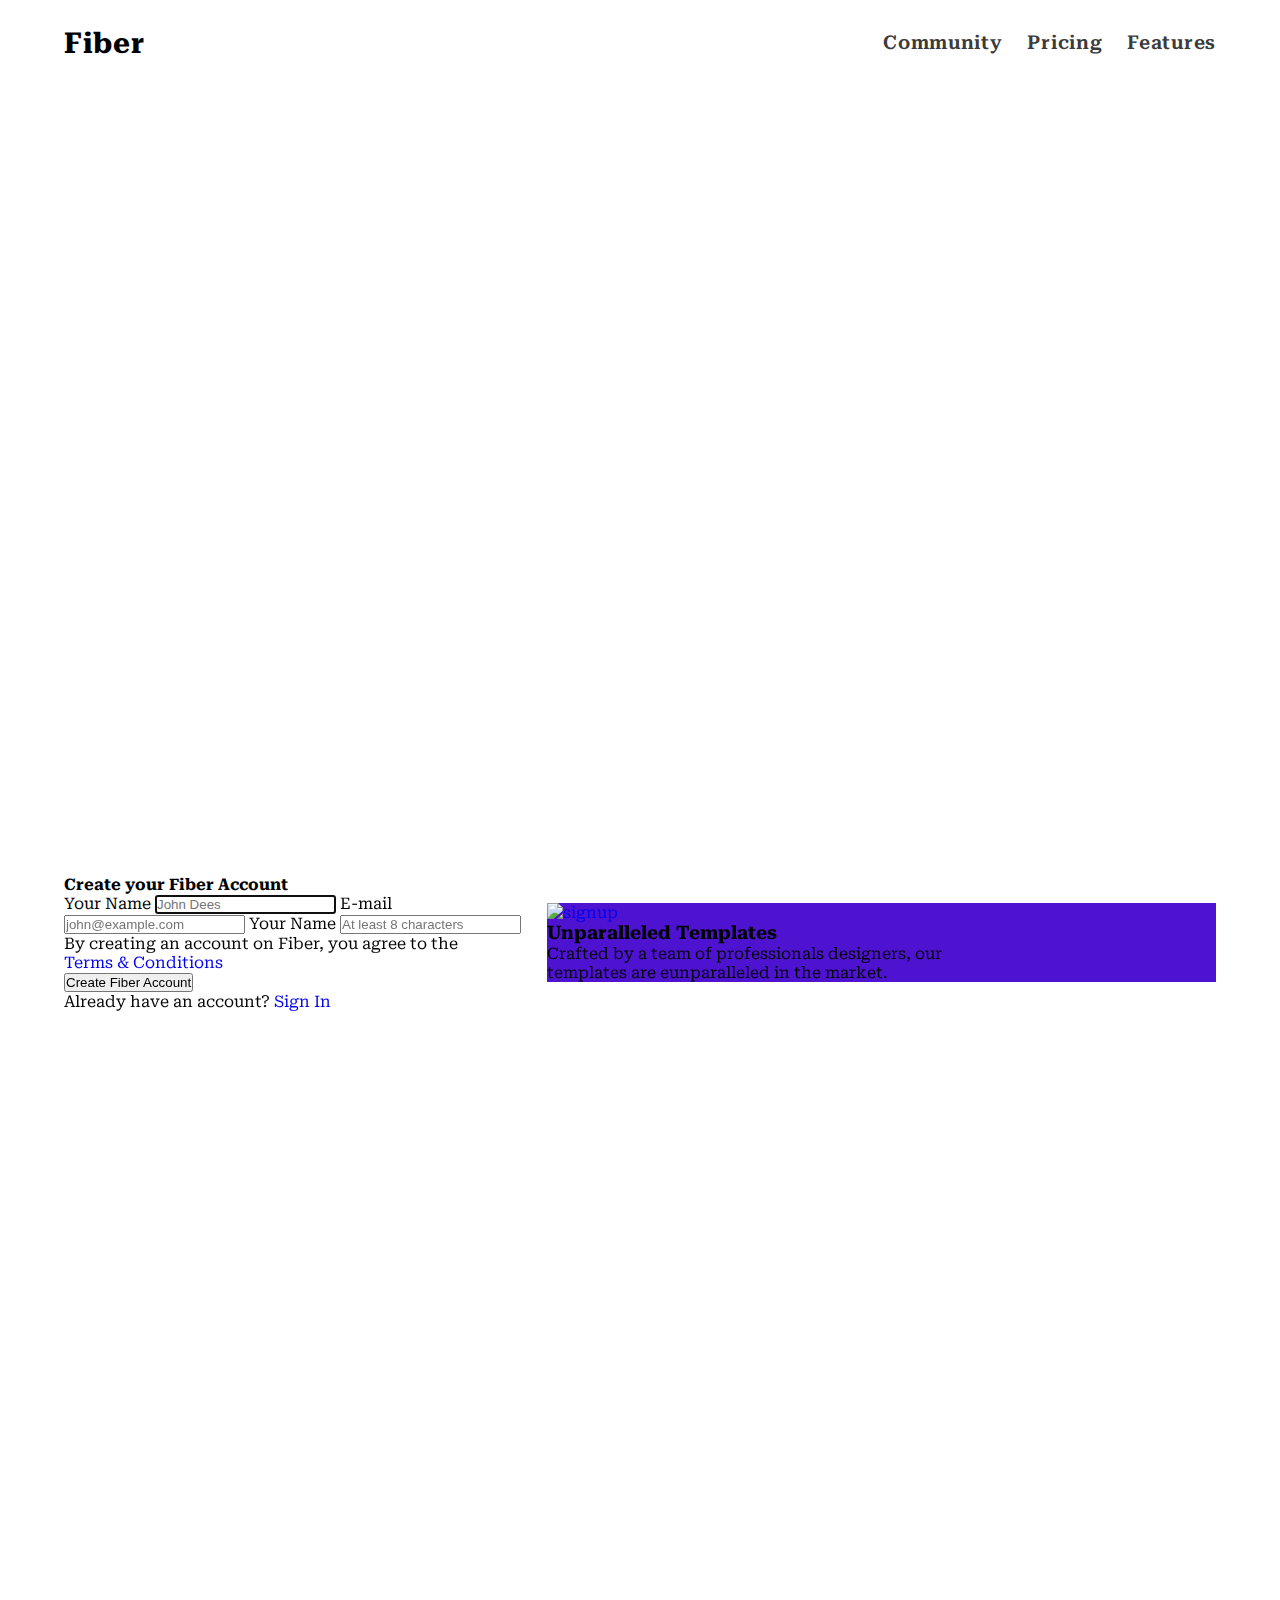
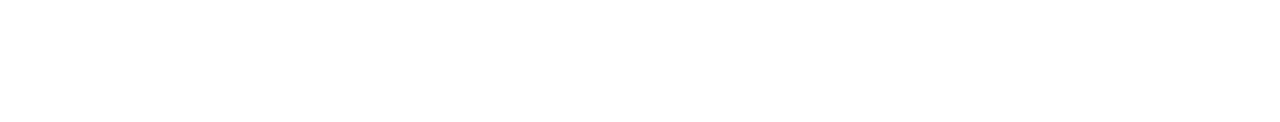
==== login.html @ 276e765f "Add a login components to project" ====
<!DOCTYPE html>
<html lang="en">
<head>
    <meta charset="UTF-8">
    <meta http-equiv="X-UA-Compatible" content="IE=edge">
    <meta name="viewport" content="width=device-width, initial-scale=1.0">
    <title>Fiber Landing Page</title>
    <link rel="stylesheet" href="Final/login.css">
    <link rel="stylesheet" href="Final/style.css">
    <link rel="stylesheet" href="HoverLibaray/hover.css">
    <link rel="stylesheet" href="https://unicons.iconscout.com/release/v4.0.0/css/line.css">

</head>
<body> 

         <!--Navbar Start-->
         <nav>
            <div class="navbar-section-container">
                <div class="navbar-header">
                    <a href="#" class="navbar-brand nav-header">Fiber</a>
                </div>
                <div class="navbar-links">
                    <ul>
                        <a href="#">
                            <li>Community</li>
                        </a>
                        <a href="#">
                            <li>Pricing</li>
                        </a>
                        <a href="#">
                           <li>Features</li>
                        </a>
                    </ul>
                </div>
            </div>
        </nav>
             <!--Navbar ENd-->

     <section>
         <div class="login-section">
              <h4>Create your Fiber Account</h4>
              <form action="D:\Vs code\HTML,CSS UI UX Projects\Dev Challenges\Fiber Landing Page\Fiber Starter Files\login.html"
               method="get">
                  <label for="Name">Your Name</label>
                  <input required autofocus type="text" placeholder="John Dees">

                  <label for="Name">E-mail</label>
                  <input required autofocus  type="text" placeholder="john@example.com">

                  <label for="Name">Your Name</label>
                  <input required autofocus  type="text" placeholder="At least 8 characters">
              </form>
              <p>By creating an account on Fiber, you agree to the <br><a href="index.html">Terms & Conditions</a></p>
              <div class="login-link">
                  <button type = "submit" autocomplete="submit" >Create Fiber Account</button>
              </div>
              <a href=""></a>
              <p>Already have an account?  <a href="#">Sign In</a> </p>
         </div>
         <div class="template-section">
             <a href="#"><img src="Assets/Sign Up Image.png" alt="signup"></a>
             <h3 class="text-center text-light">Unparalleled Templates</h3>
             <p>Crafted by a team of professionals designers, our <br> templates are 
               eunparalleled in the market.
            </p>
         </div>
     </section>
    
</body>
</html>
---- Final/login.css ----
@import url('https://fonts.googleapis.com/css2?family=Roboto+Serif:wght@100&display=swap');

@import url('https://fonts.googleapis.com/css2?family=Roboto+Serif:wght@100&family=Roboto+Slab:wght@200&display=swap');

:root{
    ---primary-color:#4E13D1;
}
html{
    scroll-behavior: smooth;
}
*{
    box-sizing: border-box;
    margin: 0;
    padding: 0;
    list-style-type: none;
    text-decoration: none;
}
body{
    height: 150vh;
    font-family: 'Roboto Serif', sans-serif;
    padding:2% 0;
    /* font-family: 'Roboto Slab', serif; */
}
section{
    display:flex;
    justify-content:center;
    align-items:center;
    align-content: center;
    flex-wrap: row wrap;
    gap:25px;
    flex-basis: 50%;
    flex-grow:2;

}
.template-section{
    width:100%;
    background-color:var(---primary-color);
}

a img input button {
    display:block;
}
.template-section a img {
    display: inline-block;
    width:500px;
    height:auto;
}
---- Final/style.css ----
@import url('https://fonts.googleapis.com/css2?family=Roboto+Serif:wght@100&display=swap');

@import url('https://fonts.googleapis.com/css2?family=Roboto+Serif:wght@100&family=Roboto+Slab:wght@200&display=swap');

:root{
    ---primary-color:#4E13D1;
}
html{
    scroll-behavior: smooth;
}
*{
    box-sizing: border-box;
    margin: 0;
    padding: 0;
    list-style-type: none;
    text-decoration: none;
}
body{
    height: 150vh;
    font-family: 'Roboto Serif', sans-serif;
    padding:2% 0;
    /* font-family: 'Roboto Slab', serif; */
}
.navbar-section-container{
    width:100%;
    display:flex;
    justify-content:space-between;
    align-items: center;
    flex-flow: wrap row;
    gap:20px;
    padding:0 5%;
}
main , section {
    padding:0 5%;
}
.navbar-section-container .navbar-links ul{
    display:flex;
    justify-content:space-evenly;
    align-items: center;
    gap:25px;
}
.navbar-section-container .navbar-register{
    display:flex;
    justify-content:space-evenly;
    align-items:center;
    gap:25px;
}
.navbar-section-container .navbar-register a {
    text-decoration: none;
}
.navbar-section-container .nav-header{
    color:#000;
    letter-spacing:.7px;
    align-items: center;
    font-size:1.8rem;
    font-weight: 700;
    transition: color .4s ease-in;
}
.navbar-section-container .nav-header:hover{
    color:rgb(12, 10, 10);
}
.navbar-section-container .navbar-links ul a {
    text-decoration: none;
    font-size:1.2rem;
    letter-spacing:.7px;
    color:rgb(59, 59, 59);
    font-weight: 600;
    transition:color .3s ease-in;
}
.navbar-section-container .navbar-links ul a:hover{
    color:rgb(104, 102, 102);
}
.navbar-section-container .navbar-register .sign-in {
    font-size:1.2rem !important;
    color:#000;
    font-weight: 600;
    transition:color .3s ease-in;
}
.navbar-section-container .navbar-register .sign-in:hover {
    color:rgb(73, 71, 71);
}
.navbar-section-container .navbar-register .sign-up {
    font-size:1.2rem !important;
    letter-spacing: .7px;
    color:#fff !important;
    background-color:var(---primary-color);
    font-weight:700;
    padding:8px 20px;
    border:none;
    border-radius: 4px;
    outline:none;
    transition:background-color .4s ease-in-out;
}
.navbar-section-container .navbar-register .sign-up:hover {
    background-color: #6d32eb;
    
}
main{
    display: flex;
    justify-content: space-between;
    align-items: center;
    flex-flow:wrap-reverse row;
    gap:20px;
    margin-top:2%;
}
.review-container{
    display: inline-block;
    margin:10px 0;
}
.review-container .uil {
    color:rgb(243, 145, 32);
    cursor: pointer;
    font-size:1.3rem;
    font-weight:800;
}
.review-container .uil:hover {
    color:rgb(250, 155, 46);
}
.review-container span {
    font-size:1.3rem;
    color:#333;
    font-weight: 700;
    padding:0 15px;
}
.main-header{
    display:block;
}
.main-header .portfolio-header{
    color:#000;
    letter-spacing:.7px;
    word-wrap: wrap;
    font-weight: 900;
}
.main-header p {
    word-spacing: 2px;
    font-size:1.3rem;
    font-weight: 800;
    color:rgb(119, 117, 117);
}
.main-btn-link-1{
    display:flex;
    flex-wrap: wrap row;
    column-gap:40px;
    align-items: center;
    margin:30px 0;
}
.main-btn-link-1 .trial {
    font-size:1.2rem !important;
    letter-spacing: .7px;
    color:#fff !important;
    background-color:var(---primary-color);
    font-weight:bold;
    padding:10px 20px;
    border:none;
    border-radius: 4px;
    outline:none;
    text-decoration: none;
    margin-right:55px;
    transition:background-color .4s ease-in-out;
}
.main-btn-link-1 .trial:hover {
    background-color: #6d32eb;
}
.main-btn-link-1 .trial:active {
    background-color: #915eff;
}
.main-btn-link-1 .example {
    font-size:1.2rem !important;
    letter-spacing:.7px;
    font-weight:900;
    text-decoration: none;
    color: #5c12fa;
    border-radius:3px;
    border-bottom: 2px solid #5c12fa;
    transition:color .4s ease-in-out;
}
.main-btn-link-1 .example:hover{
    color: #8d62f8;
    border-bottom: 2px solid #8d62f8;
}
.main-btn-link-2{
    display:flex;
    flex-wrap: wrap row;
    column-gap:40px;
    align-items: center;
    margin:40px 0;
}
.main-btn-link-2 a {
    text-decoration: none;
    font-size:1.1rem;
    color:#333;
    font-weight: 700;
}
.main-btn-link-1 a img {
    display:block;
}
.section-2 a img {
    display:block;
    width:510px;
    height:auto;
    cursor: pointer;
    position: relative;
    left:10%;
    transition:transform .3s .1s ease-in;
}
.section-2 a img:hover{
    transform: scale(1.1);
}
.section-container .section-item-1 a img {
    color:#5c12fa;
}
section {
    position: relative;
    top:8%;
    background-color:#fff;
    height:120%;
}
.section-heading-1 a{
    display:block;
    text-decoration: none;
    font-size:1.3rem;
    color:#4E13D1;
    font-weight: 700;
}
.section-heading-2 p {
    font-size:2.5rem;
    color:rgb(0, 0, 0);
    font-weight: 900;
    margin-top:15px;
    font-family: 'Roboto Slab', serif;
}
.section-container{
    position: relative;
    top:30px;
    display:flex;
    justify-content: space-between;
    align-items: center;
    flex-flow:row wrap;
    gap:30px;
    flex:2 1 400px;
}
.section-item-1 i {
    display:block;
    font-size:2.8rem;
    color:#4E13D1;
    cursor: pointer;
}
.section-item-2 i {
    display:block;
    font-size:2.8rem;
    color:#4E13D1;
    cursor: pointer;
}
.section-item-3 i {
    display:block;
    font-size:2.8rem;
    color:#4E13D1;
    cursor: pointer;
}
.section-item-1 strong {
    margin:4px 0;
    font-size:1.2rem;
    font-weight: 900;
    color:#000000;
    font-family: 'Roboto Slab', serif;
    letter-spacing:.5px;
    padding-bottom:5px;
}
.section-item-2 strong {
    margin:4px 0;
    font-size:1.2rem;
    font-weight: 900;
    color:#000000;
    font-family: 'Roboto Slab', serif;
    letter-spacing:.5px;
    padding-bottom:5px;
}
.section-item-3 strong {
    margin:4px 0;
    font-size:1.2rem;
    font-weight: 900;
    color:#000000;
    font-family: 'Roboto Slab', serif;
    letter-spacing:.5px;
    padding-bottom:5px;
}
.section-item-1 p {
    margin:15px 0;
    font-size:1rem;
    color:rgb(100, 100, 100);
    font-weight: 800;
    letter-spacing:.5px;
    word-wrap: wrap;
}
.section-item-2 p {
    margin:15px 0;
    font-size:1rem;
    color:rgb(100, 100, 100);
    font-weight: 800;
    letter-spacing:.5px;
    word-wrap: wrap;
}
.section-item-3 p {
    margin:15px 0;
    font-size:1rem;
    color:rgb(100, 100, 100);
    font-weight: 800;
    letter-spacing:.5px;
    word-wrap: wrap;
}
.sub-section-heading{
    margin-top:5%;
    position: relative;
    top:30%;
    display:flex;
    justify-content:space-around;
    align-items:center;
    flex-flow:row wrap;
    gap:30px;
    background-color:#4E13D1;
    width:100%;
    height:500px;
    border-radius:6px;
}
.sub-section-1 h3{
    color:#fff;
    font-weight: 800;
    margin-bottom:20px;

}
.sub-section-1 {
   padding:30px;
   flex:1;
}
.sub-section-1 p{
    color:#fff;
    font-weight: normal;
    letter-spacing:.5px;
    margin-bottom:25px;
}
.sub-section-1 a {
   text-decoration: none;
   margin-top:15px;
   font-size:1.3rem !important;
   color:#4E13D1;
   font-weight: 800;
   border:none;
   outline:none;
   display:inline-block;
   padding:12px 20px;
   background-color:#ffff;
   border-radius: 4px;
   transition:all .5s ease-in;
}
.sub-section-1 a:hover{
    color:#6118ff;
    background-color:rgb(226, 226, 226);
}
.main-btn-link-1 .trial:hover {
    background-color: #6d32eb;
}
.sub-section-2{
    padding:0 20px;
}
.sub-section-2 a img{
    display:block;
    width:550px;
    height:450px;
    border-radius:6px;
    padding:0 20px;
    margin-top:50px;
    transition:opacity .6s ease-in-out;
}
.sub-section-2 a img:hover {
    opacity: .9;
}
.user-section-container{
    position: relative;
    top:5%;
    padding:20px 0;
    display:flex;
    justify-content:space-between;
    align-items:center;
    gap:25px;
    flex-flow:row wrap;
    height:450px;
    width:100%;
}
/* user-section-1 start */

.user-section-1{
    padding:45px 25px;
    border:2px solid rgb(216, 216, 216);
    border-radius: 6px;
}
.sub-user-section-1{
    display:flex;
    align-items:center;
    gap:15px;
}
.sub-user-section-1 div strong {
    display:block;
}
.sub-user-section-1 div span {
    font-size:1rem;
    color:#333;
    font-weight: 700;
}
.user-section-1 strong {
    font-size:1.2rem;
    color: #5c12fa;
    font-weight: 700;
}
.user-section-1 p {
    font-size:1rem;
    color:rgb(3, 3, 3);
    font-weight: 700;
    margin-top: 5px;
    word-spacing: .5px;
    font-family: 'Roboto Slab', serif;
}
.user-section-1 .user-link-1 {
    font-size:1rem;
    color: #5c12fa;
    font-weight: 800;
    text-align: center;
    border:1px solid rgb(192, 192, 192);
    border-radius: 6px;
    padding:12px 30px;
    text-decoration: none;
    position: relative;
    top:12px;

}
.user-section-1 img {
    display:inline-block;
    padding:8px 0;
}
/* user-section-1 end */

/* user-section-2 start */

.user-section-2{
    padding:45px 25px;
    border:2px solid rgb(216, 216, 216);
    border-radius: 6px;
}
.sub-user-section-2{
    display:flex;
    align-items:center;
    gap:15px;
}
.sub-user-section-2 div strong {
    display:block;
}
.sub-user-section-2 div span {
    font-size:1rem;
    color:#333;
    font-weight: 700;
}
.user-section-2 strong {
    font-size:1.2rem;
    color: #5c12fa;
    font-weight: 700;
}
.user-section-2 p {
    font-size:1rem;
    color:rgb(3, 3, 3);
    font-weight: 700;
    margin-top: 5px;
    word-spacing: .5px;
    font-family: 'Roboto Slab', serif;
}
.user-section-2 .user-link-2 {
    font-size:1rem;
    color: #5c12fa;
    font-weight: 800;
    text-align: center;
    border:1px solid rgb(192, 192, 192);
    border-radius: 6px;
    padding:12px 30px;
    text-decoration: none;
    position: relative;
    top:12px;

}
.user-section-2 img {
    display:inline-block;
    padding:8px 0;
}
/* user-section-2end */
/* 
user-section-3 start */
.user-section-3{
    padding:45px 25px;
    border:2px solid rgb(216, 216, 216);
    border-radius: 6px;
}
.sub-user-section-3{
    display:flex;
    align-items:center;
    gap:15px;
}
.sub-user-section-3 div strong {
    display:block;
}
.sub-user-section-3 div span {
    font-size:1rem;
    color:#333;
    font-weight: 700;
}
.user-section-3 strong {
    font-size:1.2rem;
    color: #5c12fa;
    font-weight: 700;
}
.user-section-3 p {
    font-size:1rem;
    color:rgb(3, 3, 3);
    font-weight: 700;
    margin-top: 5px;
    word-spacing: .5px;
    font-family: 'Roboto Slab', serif;
}
.user-section-3 .user-link-3 {
    font-size:1rem;
    color: #5c12fa;
    font-weight: 800;
    text-align: center;
    border:1px solid rgb(192, 192, 192);
    border-radius: 6px;
    padding:12px 30px;
    text-decoration: none;
    position: relative;
    top:12px;

}
.user-section-3 img {
    display:inline-block;
    padding:8px 0;
}
/* user section 3 end */

.footer-link-container{
    margin-top:16%;
    position: relative;
    top:22%;
    width:100%;
    padding:0 2%;
    height:350px;
    background-color:rgb(248, 248, 248);
    display:flex;
    justify-content: space-between;
    align-items: center;
    gap:20px;
    flex-flow: row wrap;
    z-index:10;
    user-select: contain;
}
.footer-title-1 div a{
    text-decoration: none;
    display:block;
    font-size:1.4rem;
    color:#000;
    font-weight: 700;
}
.footer-title-1  p{
    font-size:1rem;
    letter-spacing:.5px;
    color:rgb(58, 58, 58);
    font-weight: 700;
    padding:10px 0;
    user-select:none;
    word-wrap: wrap;
    word-spacing: 1px;
}
.footer-title-1  a{
    text-decoration: none;
    font-size:1rem;
    letter-spacing:.5px;
    color:rgb(58, 58, 58);
    font-weight: 700;
    user-select: none;
}

.footer-title-2 div a{
    text-decoration: none;
    display:block;
    font-size:1.4rem;
    color:#000;
    font-weight: 700;
}
.footer-title-2  a{
    text-decoration: none;
    font-size:1rem;
    letter-spacing:.5px;
    color:rgb(58, 58, 58);
    font-weight: 700;
    padding:6px 0;
}
.footer-title-3 div a{
    text-decoration: none;
    display:block;
    font-size:1.4rem;
    color:#000;
    font-weight: 700;
}
.footer-title-3  a{
    text-decoration: none;
    font-size:1rem;
    letter-spacing:.5px;
    color:rgb(58, 58, 58);
    font-weight: 700;
    padding:6px 0;
}
.footer-title-4 div a{
    text-decoration: none;
    display:block;
    font-size:1.4rem;
    color:#000;
    font-weight: 700;
}
.footer-title-4  a{
    text-decoration: none;
    font-size:1rem;
    letter-spacing:.5px;
    color:rgb(58, 58, 58);
    font-weight: 700;
    padding:6px 0;
}

.footer-title-5 div a{
    text-decoration: none;
    display:block;
    font-size:1.4rem;
    color:#000;
    font-weight: 700;
}
.footer-title-5  a{
    text-decoration: none;
    font-size:1rem;
    letter-spacing:.5px;
    color:rgb(58, 58, 58);
    font-weight: 700;
    padding:6px 0;
}
.footer-title-2 a {
    display: block;
    text-decoration: none;
}
.footer-title-3 a {
    display: block;
    text-decoration: none;
}
.footer-title-4 a {
    display: block;
    text-decoration: none;
}
.footer-title-5 a {
    display: block;
    text-decoration: none;
}
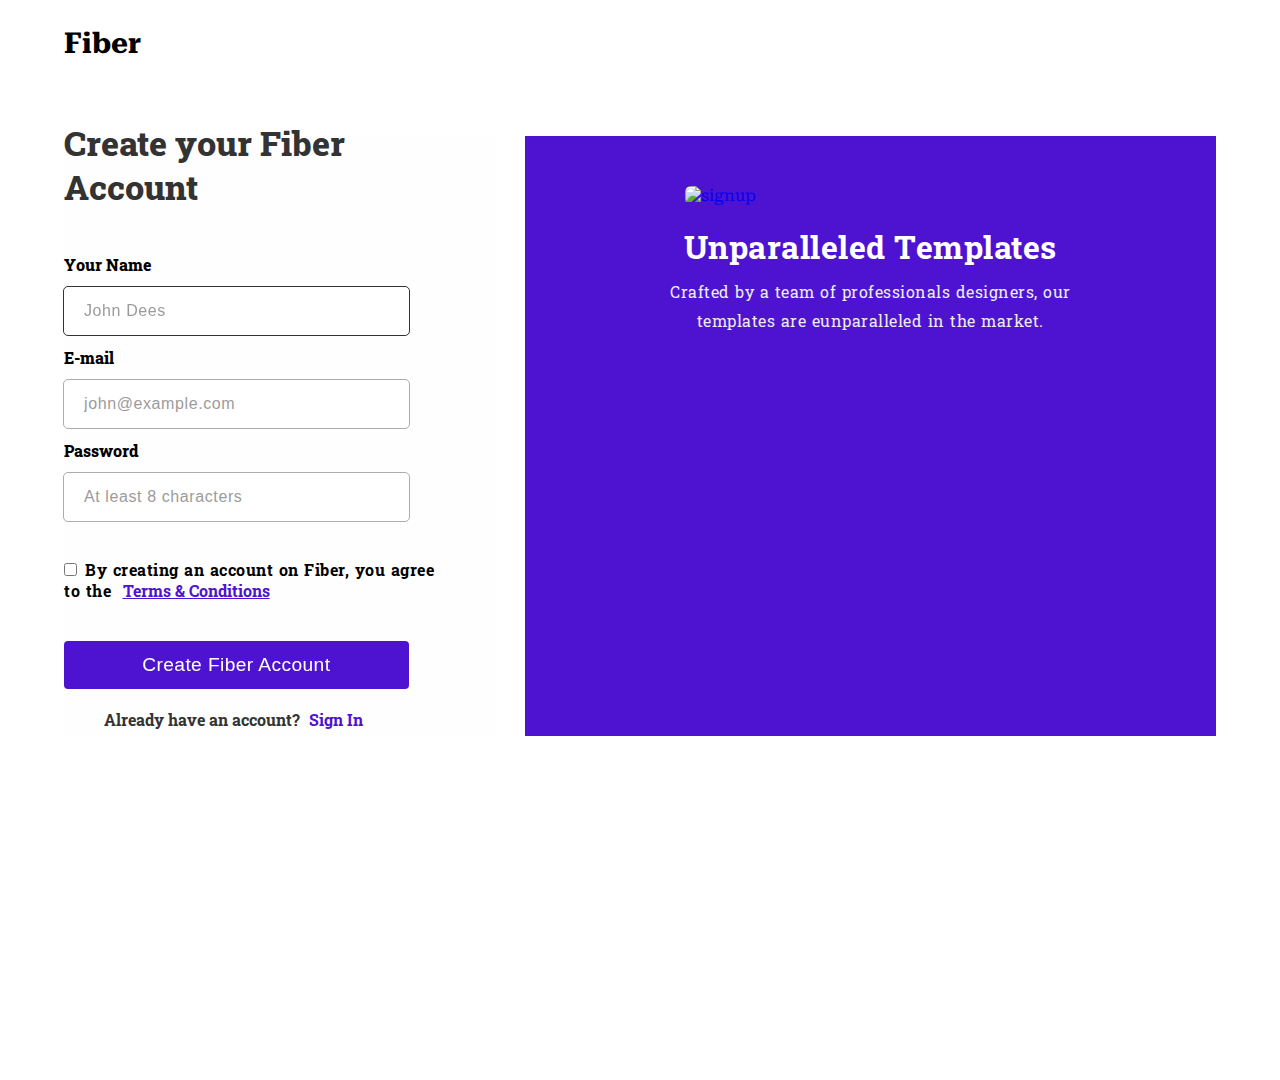
==== commit 7d49d4ef: "Update a complete html code" ====
--- a/login.html
+++ b/login.html
@@ -6,65 +6,54 @@
     <meta name="viewport" content="width=device-width, initial-scale=1.0">
     <title>Fiber Landing Page</title>
     <link rel="stylesheet" href="Final/login.css">
-    <link rel="stylesheet" href="Final/style.css">
     <link rel="stylesheet" href="HoverLibaray/hover.css">
     <link rel="stylesheet" href="https://unicons.iconscout.com/release/v4.0.0/css/line.css">
 
 </head>
 <body> 
-
-         <!--Navbar Start-->
-         <nav>
-            <div class="navbar-section-container">
-                <div class="navbar-header">
-                    <a href="#" class="navbar-brand nav-header">Fiber</a>
-                </div>
-                <div class="navbar-links">
-                    <ul>
-                        <a href="#">
-                            <li>Community</li>
-                        </a>
-                        <a href="#">
-                            <li>Pricing</li>
-                        </a>
-                        <a href="#">
-                           <li>Features</li>
-                        </a>
-                    </ul>
-                </div>
-            </div>
-        </nav>
-             <!--Navbar ENd-->
-
+    <div class="fiber-title">
+        <a href="index.html">Fiber</a>
+    </div>
      <section>
          <div class="login-section">
-              <h4>Create your Fiber Account</h4>
+              <h3>Create your Fiber Account</h3>
               <form action="D:\Vs code\HTML,CSS UI UX Projects\Dev Challenges\Fiber Landing Page\Fiber Starter Files\login.html"
                method="get">
                   <label for="Name">Your Name</label>
                   <input required autofocus type="text" placeholder="John Dees">
 
                   <label for="Name">E-mail</label>
-                  <input required autofocus  type="text" placeholder="john@example.com">
+                  <input required autofocus  type="email" placeholder="john@example.com">
 
-                  <label for="Name">Your Name</label>
-                  <input required autofocus  type="text" placeholder="At least 8 characters">
+                  <label for="Name">Password</label>
+                  <input required autofocus  type="password" placeholder="At least 8 characters">
               </form>
-              <p>By creating an account on Fiber, you agree to the <br><a href="index.html">Terms & Conditions</a></p>
+
+              <input class = "checkbox" required type="checkbox">
+              <span>By creating an account on Fiber, you agree <br> to the </span>
+              <a class = "terms" target="_blank" href="index.html">Terms & Conditions</a>
+
+     
               <div class="login-link">
-                  <button type = "submit" autocomplete="submit" >Create Fiber Account</button>
+                  <button class = "hvr-rectangle-out" type = "submit" autocomplete="submit" >Create Fiber Account</button>
               </div>
-              <a href=""></a>
-              <p>Already have an account?  <a href="#">Sign In</a> </p>
+
+              <div class = "account">
+                <p>Already have an account?</p>
+                <a href="#">Sign In</a> 
+              </div>
          </div>
          <div class="template-section">
              <a href="#"><img src="Assets/Sign Up Image.png" alt="signup"></a>
-             <h3 class="text-center text-light">Unparalleled Templates</h3>
-             <p>Crafted by a team of professionals designers, our <br> templates are 
-               eunparalleled in the market.
-            </p>
+             
+             <div>
+                <h3 class="text-center text-light">Unparalleled Templates</h3>
+                <p>Crafted by a team of professionals designers, our <br> templates are 
+                  eunparalleled in the market.
+               </p>
+             </div>
          </div>
      </section>
-    
+
 </body>
 </html>--- a/Final/login.css
+++ b/Final/login.css
@@ -16,32 +16,216 @@
     text-decoration: none;
 }
 body{
-    height: 150vh;
+    height: 120vh;
     font-family: 'Roboto Serif', sans-serif;
     padding:2% 0;
     /* font-family: 'Roboto Slab', serif; */
 }
-section{
+a,img,input,button {
+    display:block;
+}
+.fiber-title a {
+    display:block;
+    font-size:1.8rem;
+    color:#000;
+    font-weight: 700;
+    padding:0 5%;
+}
+section {
     display:flex;
     justify-content:center;
+    align-content: center;
     align-items:center;
-    align-content: center;
-    flex-wrap: row wrap;
-    gap:25px;
-    flex-basis: 50%;
+    column-gap:30px;
+    flex-wrap:wrap;
+    flex-direction: row;
+    flex-basis:450px;
     flex-grow:2;
-
+    padding:2% 5%;
+    margin:4% 0;
+}
+section .login-section h3{
+    
+     font-size:2.1rem;
+     color:#333;
+     padding:0 20px;
+     font-weight: 800;
+     margin:10px 0;
+     font-family: 'Roboto Slab', serif;
+     position: relative;
+     bottom: 25px;
+     right: 20px;
+}
+.login-section{
+    background-color:rgb(255, 254, 254);
+    flex-grow: 2;
+    flex-basis:350px;
+    height:600px;
+}
+.login-section form {
+    position: relative;
+    top:10px;
+}
+.login-section form  label {
+    font-size:1rem !important;
+    color:#000;
+    font-weight: 800;
+    margin:10px 0;
+    font-family: 'Roboto Slab', serif;
+}
+.login-section form input {
+    width:80%;
+    padding:15px 55px;
+    user-select: none;
+    border-radius:4px;
+    outline:1px solid rgb(172, 172, 172);
+    border:none;
+    margin:12px 0;
+    position: relative;
+    top:0;
+    transition:transform .3s ease-in-out;
+}
+.login-section form input::placeholder {
+    font-size:1rem;
+    color:rgb(155, 155, 155);
+    font-family: 600;
+    letter-spacing:.6px;
+    width:100%;
+    position: absolute;
+    left:20px;
+}
+.login-section form input:hover {
+    transform: translateY(-1px);
+    outline:1px solid rgb(128, 128, 128);
+}
+.login-section form input[type="text"]
+{
+    font-size:1rem;
+}
+.login-section form input[type="email"]
+{
+    font-size:1rem;
+}
+.login-section form input[type="password"]
+{
+    font-size:1rem;
+}
+.login-section form input:focus{
+    display:block;
+    outline:1px solid #333;
+    border:none;
+}
+.login-section .checkbox {
+    margin-top:40px;
+    display:inline-block;
+}
+.login-section span {
+    font-family: 'Roboto Slab', serif;
+    font-weight: 700;
+    font-size:1rem;
+    color:#000;
+    word-spacing: 1px;
+    letter-spacing: .5px;
+    word-break: wrap;
+    padding:0 4px;
+}
+.login-section .terms {
+    color:#4E13D1;
+    text-decoration: underline;
+    font-size:1rem;
+    font-family: 'Roboto Slab', serif;
+    display:inline-block;
+    font-weight: 700;
+    padding:0 2px;
+    transition: color 1s 0 ease-in;
+}
+.login-section .terms:hover {
+    color:#5209f0;
+}
+.login-section .terms:active{
+    color:#6d32eb;
+}
+.login-section .login-link {
+    position: relative;
+    top:20px;
+    padding:10px 0;
+}
+.login-section .login-link button {
+    width:80%;
+    padding:13px 55px;
+    user-select: none;
+    border-radius:4px;
+    border:none;
+    margin:10px 0;
+    background-color:#4E13D1;
+    font-size:1.2rem;
+    color:#fff;
+    letter-spacing: .4px;
+    cursor: pointer;
+}
+.login-section .account {
+    padding:20px 0;
+    margin:0 40px;
+}
+.login-section .account p {
+    display: inline;
+    font-size:1rem;
+    font-weight: 700;
+    font-family: 'Roboto Slab', serif;
+    color:#333;
+}
+.login-section .account a {
+    display:inline-block;
+    font-size:1rem;
+    font-weight: 700;
+    font-family: 'Roboto Slab', serif;
+    color:#4E13D1;
+    padding:0 5px;
+    cursor: pointer;
+}
+.login-section .account a:hover{
+    color:#6526ec;
+}
+.login-section .account a:active{
+    color:#5710f0;
 }
 .template-section{
-    width:100%;
-    background-color:var(---primary-color);
-}
-
-a img input button {
-    display:block;
+    background-color:#4E13D1;
+    flex-basis:60%;
+    height:600px;
 }
 .template-section a img {
-    display: inline-block;
-    width:500px;
+    display:inline-block;
+    width:450px;
     height:auto;
+    transform:translate(160px,50px);
+    border-radius: 6px;
+    transition: opacity .3s ease-in-out;
+}
+.template-section a img:hover {
+    opacity: .8;
+}
+.template-section div {
+    position: relative;
+    top:10%;
+    text-align: center;
+    user-select: none;
+}
+.template-section h3 {
+    font-size:2rem;
+    color:#fff;
+    font-family: 800;
+    padding:10px 0;
+    letter-spacing:.5px;
+    font-family: 'Roboto Slab', serif;
+}
+.template-section p {
+    line-height: 1.8;
+    letter-spacing:.5px;
+    word-spacing:1px;
+    word-break: break;
+    color:rgb(236, 236, 236);
+    font-family: 'Roboto Slab', serif;
+    font-size:1rem;
+    
 }